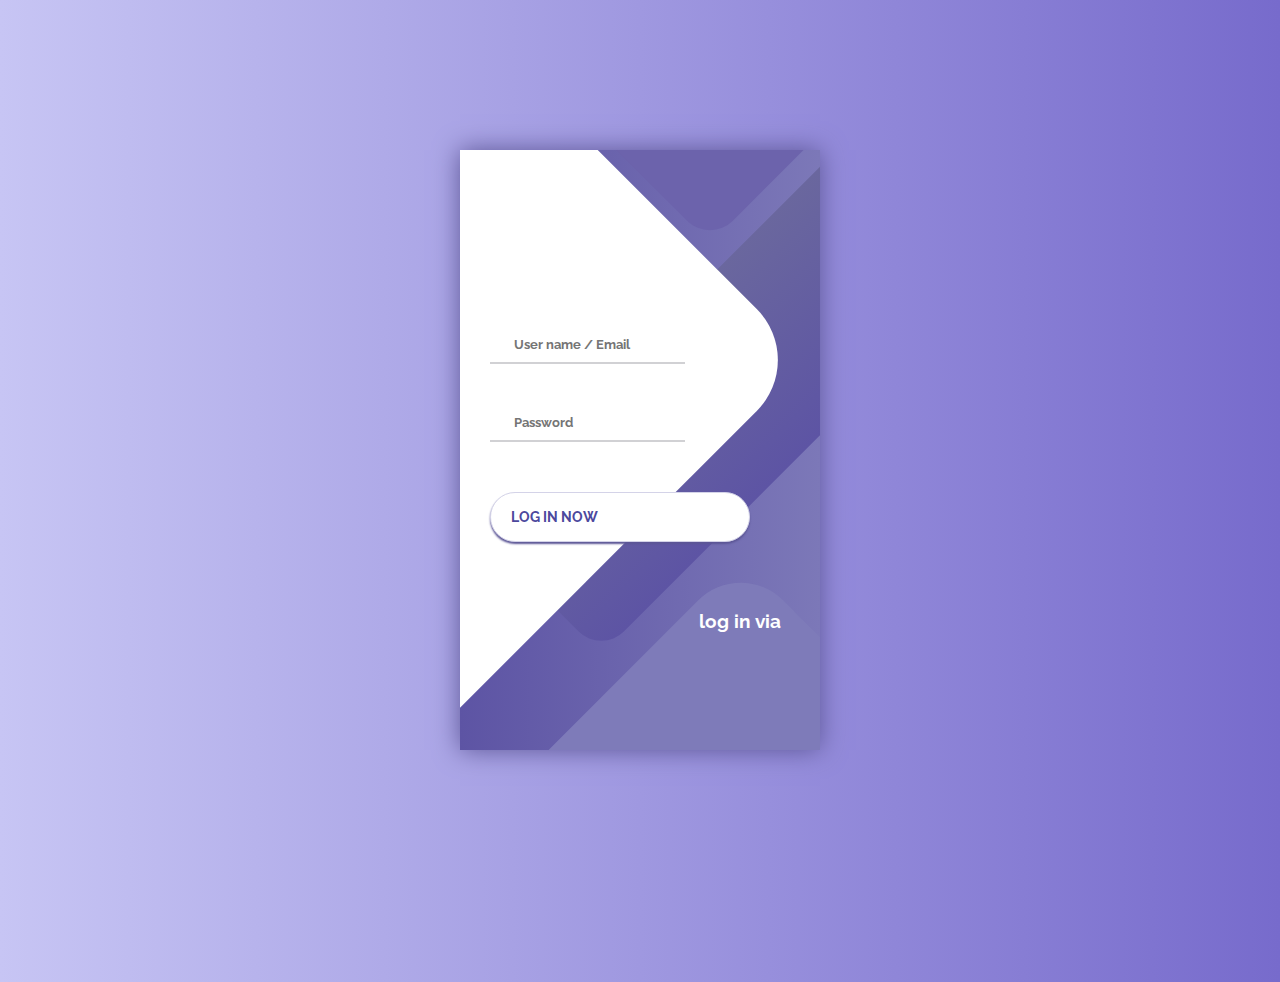
==== login/index.html @ 8863b6d7 "2132025" ====
<!DOCTYPE html>
<html>
<head>
    <meta charset='utf-8'>
    <meta http-equiv='X-UA-Compatible' content='IE=edge'>
    <title>login</title>
    <meta name='viewport' content='width=device-width, initial-scale=1'>
    <link rel='stylesheet' type='text/css' media='screen' href='style.css'>
    <script src='main.js'></script>
</head>
<body>
    <div class="container">
        <div class="screen">
            <div class="screen__content">
                <form class="login" method="post" action="main.php">
                    <div class="login__field">
                        <i class="login__icon fas fa-user"></i>
                        <input type="text" class="login__input" placeholder="User name / Email">
                    </div>
                    <div class="login__field">
                        <i class="login__icon fas fa-lock"></i>
                        <input type="password" class="login__input" placeholder="Password">
                    </div>
                    <button class="button login__submit">
                        <span class="button__text">Log In Now</span>
                        <i class="button__icon fas fa-chevron-right"></i>
                    </button>				
                </form>
                <div class="social-login">
                    <h3>log in via</h3>
                    <div class="social-icons">
                        <a href="#" class="social-login__icon fab fa-instagram"></a>
                        <a href="#" class="social-login__icon fab fa-facebook"></a>
                        <a href="#" class="social-login__icon fab fa-twitter"></a>
                    </div>
                </div>
            </div>
            <div class="screen__background">
                <span class="screen__background__shape screen__background__shape4"></span>
                <span class="screen__background__shape screen__background__shape3"></span>		
                <span class="screen__background__shape screen__background__shape2"></span>
                <span class="screen__background__shape screen__background__shape1"></span>
            </div>		
        </div>
    </div>
</body>
</html>
---- login/style.css ----
@import url('https://fonts.googleapis.com/css?family=Raleway:400,700');

* {
	box-sizing: border-box;
	margin: 0;
	padding: 0;	
	font-family: Raleway, sans-serif;
}

body {
	background: linear-gradient(90deg, #C7C5F4, #776BCC);		
}

.container {
	display: flex;
	align-items: center;
	justify-content: center;
	min-height: 100vh;
}

.screen {		
	background: linear-gradient(90deg, #5D54A4, #7C78B8);		
	position: relative;	
	height: 600px;
	width: 360px;	
	box-shadow: 0px 0px 24px #5C5696;
}

.screen__content {
	z-index: 1;
	position: relative;	
	height: 100%;
}

.screen__background {		
	position: absolute;
	top: 0;
	left: 0;
	right: 0;
	bottom: 0;
	z-index: 0;
	-webkit-clip-path: inset(0 0 0 0);
	clip-path: inset(0 0 0 0);	
}

.screen__background__shape {
	transform: rotate(45deg);
	position: absolute;
}

.screen__background__shape1 {
	height: 520px;
	width: 520px;
	background: #FFF;	
	top: -50px;
	right: 120px;	
	border-radius: 0 72px 0 0;
}

.screen__background__shape2 {
	height: 220px;
	width: 220px;
	background: #6C63AC;	
	top: -172px;
	right: 0;	
	border-radius: 32px;
}

.screen__background__shape3 {
	height: 540px;
	width: 190px;
	background: linear-gradient(270deg, #5D54A4, #6A679E);
	top: -24px;
	right: 0;	
	border-radius: 32px;
}

.screen__background__shape4 {
	height: 400px;
	width: 200px;
	background: #7E7BB9;	
	top: 420px;
	right: 50px;	
	border-radius: 60px;
}

.login {
	width: 320px;
	padding: 30px;
	padding-top: 156px;
}

.login__field {
	padding: 20px 0px;	
	position: relative;	
}

.login__icon {
	position: absolute;
	top: 30px;
	color: #7875B5;
}

.login__input {
	border: none;
	border-bottom: 2px solid #D1D1D4;
	background: none;
	padding: 10px;
	padding-left: 24px;
	font-weight: 700;
	width: 75%;
	transition: .2s;
}

.login__input:active,
.login__input:focus,
.login__input:hover {
	outline: none;
	border-bottom-color: #6A679E;
}

.login__submit {
	background: #fff;
	font-size: 14px;
	margin-top: 30px;
	padding: 16px 20px;
	border-radius: 26px;
	border: 1px solid #D4D3E8;
	text-transform: uppercase;
	font-weight: 700;
	display: flex;
	align-items: center;
	width: 100%;
	color: #4C489D;
	box-shadow: 0px 2px 2px #5C5696;
	cursor: pointer;
	transition: .2s;
}

.login__submit:active,
.login__submit:focus,
.login__submit:hover {
	border-color: #6A679E;
	outline: none;
}

.button__icon {
	font-size: 24px;
	margin-left: auto;
	color: #7875B5;
}

.social-login {	
	position: absolute;
	height: 140px;
	width: 160px;
	text-align: center;
	bottom: 0px;
	right: 0px;
	color: #fff;
}

.social-icons {
	display: flex;
	align-items: center;
	justify-content: center;
}

.social-login__icon {
	padding: 20px 10px;
	color: #fff;
	text-decoration: none;	
	text-shadow: 0px 0px 8px #7875B5;
}

.social-login__icon:hover {
	transform: scale(1.5);	
}
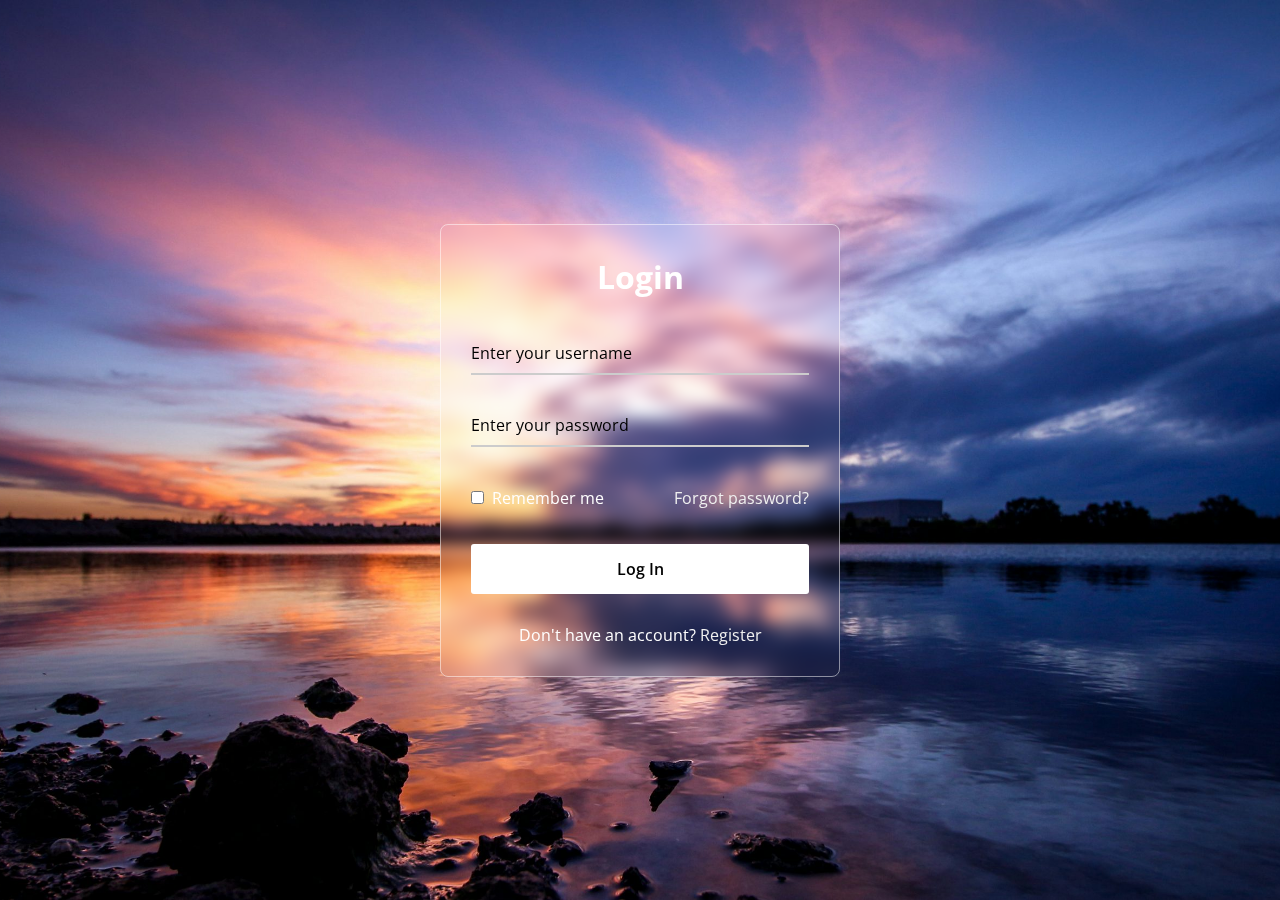
==== commit 0a83a4ad: "2142025" ====
--- a/login/index.html
+++ b/login/index.html
@@ -1,47 +1,37 @@
 <!DOCTYPE html>
+<!-- Coding By CodingNepal - www.codingnepalweb.com -->
 <html>
 <head>
-    <meta charset='utf-8'>
-    <meta http-equiv='X-UA-Compatible' content='IE=edge'>
-    <title>login</title>
-    <meta name='viewport' content='width=device-width, initial-scale=1'>
-    <link rel='stylesheet' type='text/css' media='screen' href='style.css'>
-    <script src='main.js'></script>
+  <meta charset="UTF-8">
+  <meta name="viewport" content="width=device-width, initial-scale=1.0">
+  <title>Glassmorphism Login Form | CodingNepal</title>
+  <link rel="stylesheet" href="style.css">
 </head>
 <body>
-    <div class="container">
-        <div class="screen">
-            <div class="screen__content">
-                <form class="login" method="post" action="main.php">
-                    <div class="login__field">
-                        <i class="login__icon fas fa-user"></i>
-                        <input type="text" class="login__input" placeholder="User name / Email">
-                    </div>
-                    <div class="login__field">
-                        <i class="login__icon fas fa-lock"></i>
-                        <input type="password" class="login__input" placeholder="Password">
-                    </div>
-                    <button class="button login__submit">
-                        <span class="button__text">Log In Now</span>
-                        <i class="button__icon fas fa-chevron-right"></i>
-                    </button>				
-                </form>
-                <div class="social-login">
-                    <h3>log in via</h3>
-                    <div class="social-icons">
-                        <a href="#" class="social-login__icon fab fa-instagram"></a>
-                        <a href="#" class="social-login__icon fab fa-facebook"></a>
-                        <a href="#" class="social-login__icon fab fa-twitter"></a>
-                    </div>
-                </div>
-            </div>
-            <div class="screen__background">
-                <span class="screen__background__shape screen__background__shape4"></span>
-                <span class="screen__background__shape screen__background__shape3"></span>		
-                <span class="screen__background__shape screen__background__shape2"></span>
-                <span class="screen__background__shape screen__background__shape1"></span>
-            </div>		
-        </div>
-    </div>
+  <div class="wrapper">
+    <form method= "post" action="main.php">
+      <h2>Login</h2>
+      <h4 id="err"></h4>
+        <div class="input-field">
+        <input type="text" required name="username">
+        <label>Enter your username</label>
+      </div>
+      <div class="input-field">
+        <input type="password" required name="pass">
+        <label>Enter your password</label >
+      </div>
+      <div class="forget">
+        <label for="remember">
+          <input type="checkbox" id="remember">
+          <p>Remember me</p>
+        </label>
+        <a href="#">Forgot password?</a>
+      </div>
+      <button type="submit">Log In</button>
+      <div class="register">
+        <p>Don't have an account? <a href="#">Register</a></p>
+      </div>
+    </form>
+  </div>
 </body>
 </html>--- a/login/style.css
+++ b/login/style.css
@@ -1,178 +1,118 @@
-@import url('https://fonts.googleapis.com/css?family=Raleway:400,700');
-
+@import url("https://fonts.googleapis.com/css2?family=Open+Sans:wght@200;300;400;500;600;700&display=swap");
 * {
-	box-sizing: border-box;
-	margin: 0;
-	padding: 0;	
-	font-family: Raleway, sans-serif;
+  margin: 0;
+  padding: 0;
+  box-sizing: border-box;
+  font-family: "Open Sans", sans-serif;
 }
-
 body {
-	background: linear-gradient(90deg, #C7C5F4, #776BCC);		
+  display: flex;
+  align-items: center;
+  justify-content: center;
+  min-height: 100vh;
+  width: 100%;
+  padding: 0 10px;
 }
-
-.container {
-	display: flex;
-	align-items: center;
-	justify-content: center;
-	min-height: 100vh;
+body::before {
+  content: "";
+  position: absolute;
+  width: 100%;
+  height: 100%;
+  background: url("login.jpg"), #000;
+  background-position: center;
+  background-size: cover;
 }
-
-.screen {		
-	background: linear-gradient(90deg, #5D54A4, #7C78B8);		
-	position: relative;	
-	height: 600px;
-	width: 360px;	
-	box-shadow: 0px 0px 24px #5C5696;
+.wrapper {
+  width: 400px;
+  border-radius: 8px;
+  padding: 30px;
+  text-align: center;
+  border: 1px solid rgba(255, 255, 255, 0.5);
+  backdrop-filter: blur(8px);
+  -webkit-backdrop-filter: blur(8px);
 }
-
-.screen__content {
-	z-index: 1;
-	position: relative;	
-	height: 100%;
+form {
+  display: flex;
+  flex-direction: column;
 }
-
-.screen__background {		
-	position: absolute;
-	top: 0;
-	left: 0;
-	right: 0;
-	bottom: 0;
-	z-index: 0;
-	-webkit-clip-path: inset(0 0 0 0);
-	clip-path: inset(0 0 0 0);	
+h2 {
+  font-size: 2rem;
+  margin-bottom: 20px;
+  color: #fff;
 }
-
-.screen__background__shape {
-	transform: rotate(45deg);
-	position: absolute;
+.input-field {
+  position: relative;
+  border-bottom: 2px solid #ccc;
+  margin: 15px 0;
 }
-
-.screen__background__shape1 {
-	height: 520px;
-	width: 520px;
-	background: #FFF;	
-	top: -50px;
-	right: 120px;	
-	border-radius: 0 72px 0 0;
+.input-field label {
+  position: absolute;
+  top: 50%;
+  left: 0;
+  transform: translateY(-50%);
+  color: black;
+  font-size: 16px;
+  pointer-events: none;
+  transition: 0.15s ease;
 }
-
-.screen__background__shape2 {
-	height: 220px;
-	width: 220px;
-	background: #6C63AC;	
-	top: -172px;
-	right: 0;	
-	border-radius: 32px;
+.input-field input {
+  width: 100%;
+  height: 40px;
+  background: transparent;
+  border: none;
+  outline: none;
+  font-size: 16px;
+  color: #fff;
 }
-
-.screen__background__shape3 {
-	height: 540px;
-	width: 190px;
-	background: linear-gradient(270deg, #5D54A4, #6A679E);
-	top: -24px;
-	right: 0;	
-	border-radius: 32px;
+.input-field input:focus~label,
+.input-field input:valid~label {
+  font-size: 0.8rem;
+  top: 10px;
+  transform: translateY(-120%);
 }
-
-.screen__background__shape4 {
-	height: 400px;
-	width: 200px;
-	background: #7E7BB9;	
-	top: 420px;
-	right: 50px;	
-	border-radius: 60px;
+.forget {
+  display: flex;
+  align-items: center;
+  justify-content: space-between;
+  margin: 25px 0 35px 0;
+  color: #fff;
 }
-
-.login {
-	width: 320px;
-	padding: 30px;
-	padding-top: 156px;
+#remember {
+  accent-color: #fff;
 }
-
-.login__field {
-	padding: 20px 0px;	
-	position: relative;	
+.forget label {
+  display: flex;
+  align-items: center;
 }
-
-.login__icon {
-	position: absolute;
-	top: 30px;
-	color: #7875B5;
+.forget label p {
+  margin-left: 8px;
 }
-
-.login__input {
-	border: none;
-	border-bottom: 2px solid #D1D1D4;
-	background: none;
-	padding: 10px;
-	padding-left: 24px;
-	font-weight: 700;
-	width: 75%;
-	transition: .2s;
+.wrapper a {
+  color: #efefef;
+  text-decoration: none;
 }
-
-.login__input:active,
-.login__input:focus,
-.login__input:hover {
-	outline: none;
-	border-bottom-color: #6A679E;
+.wrapper a:hover {
+  text-decoration: underline;
 }
-
-.login__submit {
-	background: #fff;
-	font-size: 14px;
-	margin-top: 30px;
-	padding: 16px 20px;
-	border-radius: 26px;
-	border: 1px solid #D4D3E8;
-	text-transform: uppercase;
-	font-weight: 700;
-	display: flex;
-	align-items: center;
-	width: 100%;
-	color: #4C489D;
-	box-shadow: 0px 2px 2px #5C5696;
-	cursor: pointer;
-	transition: .2s;
+button {
+  background: #fff;
+  color: #000;
+  font-weight: 600;
+  border: none;
+  padding: 12px 20px;
+  cursor: pointer;
+  border-radius: 3px;
+  font-size: 16px;
+  border: 2px solid transparent;
+  transition: 0.3s ease;
 }
-
-.login__submit:active,
-.login__submit:focus,
-.login__submit:hover {
-	border-color: #6A679E;
-	outline: none;
+button:hover {
+  color: #fff;
+  border-color: #fff;
+  background: rgba(255, 255, 255, 0.15);
 }
-
-.button__icon {
-	font-size: 24px;
-	margin-left: auto;
-	color: #7875B5;
-}
-
-.social-login {	
-	position: absolute;
-	height: 140px;
-	width: 160px;
-	text-align: center;
-	bottom: 0px;
-	right: 0px;
-	color: #fff;
-}
-
-.social-icons {
-	display: flex;
-	align-items: center;
-	justify-content: center;
-}
-
-.social-login__icon {
-	padding: 20px 10px;
-	color: #fff;
-	text-decoration: none;	
-	text-shadow: 0px 0px 8px #7875B5;
-}
-
-.social-login__icon:hover {
-	transform: scale(1.5);	
+.register {
+  text-align: center;
+  margin-top: 30px;
+  color: #fff;
 }